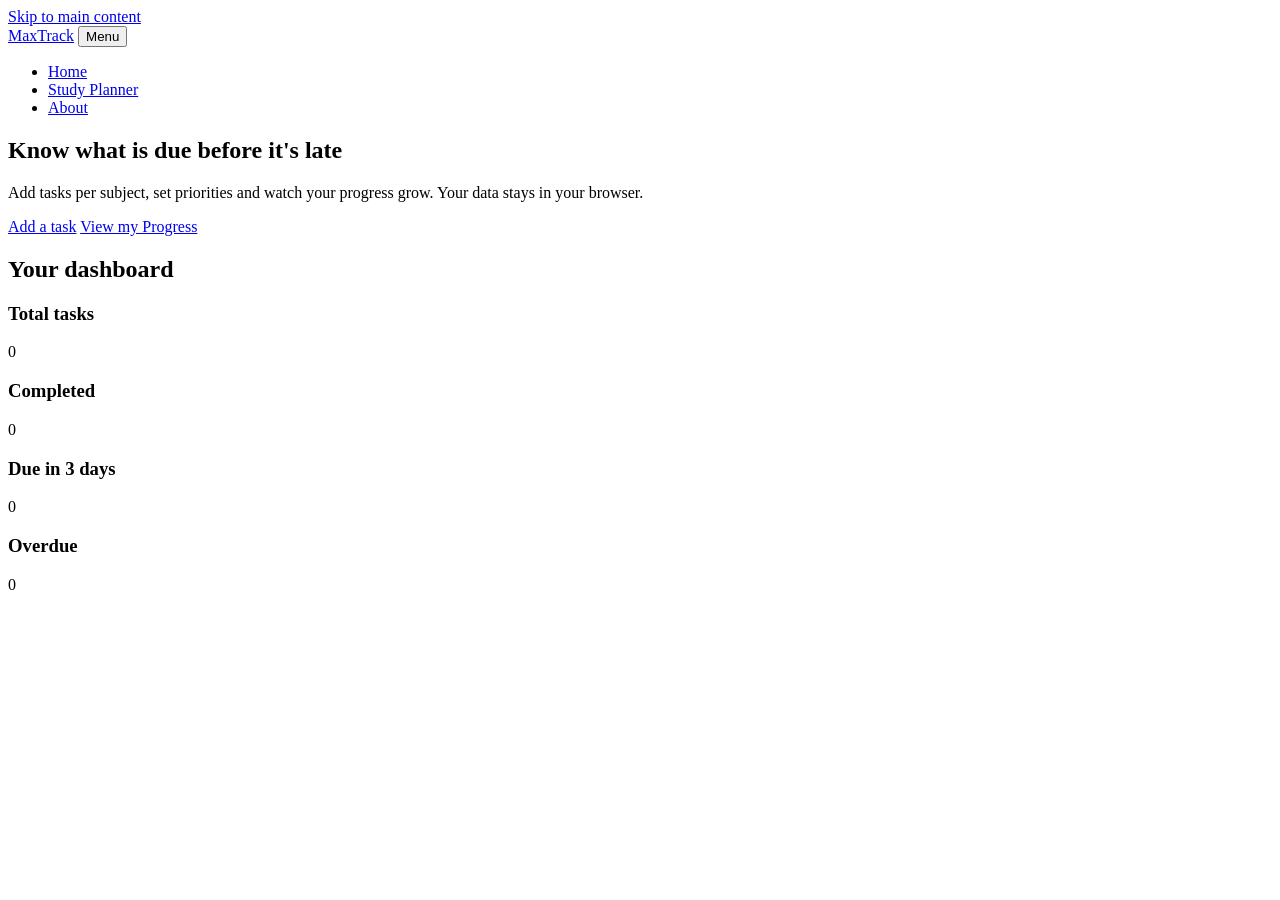
==== index.html @ 5d64904f "Initial commit" ====
<!DOCTYPE html>
<html lang="en">
    <head>
        <meta charset="UTF-8">
        <meta name="viewport" content="width=device-width, initial-scale=1">
        <meta name="description" content="MaxTrack helps students organise tasks by subject and priority, track deadlines and view progress charts.>
            MaxTrack | Home
        </title>

        <link rel="stylesheet" href="css/style.css">
    </head>
    <body>
        <a class="skip-link" href="#main">Skip to main content</a>

        <!-- Header Decor and Navigation -->
        <header class="site-header">
            <div class="container header-inner">
                <a class="logo" href="index.html">MaxTrack</a>

                <button class="nav-toggle" id="navToggle" aria-expanded="false" aria-controls="siteNav">
                    Menu
                </button>
                <nav id="siteNav" class="site-nav" aria-label="Main Navigation">
                    <ul>
                        <li><a href="index.html" aria-current="page">Home</a></li>
                        <li><a href="planner.html">Study Planner</a></li>
                        <li><a href="about.html">About</a></li>
                    </ul>
                </nav>
            </div>
        </header>
        
        <main id="main">

            <!-- Hero -->
            <section class="hero">
                <div class="container hero-inner">
                    <h1>Know what is due before it's late</h1>
                    <p>Add tasks per subject, set priorities and watch your progress grow. Your data stays in your browser.</p>
                    <div class="hero-actions">
                        <a class="btn btn-primary" href="planner.html">Add a task</a>
                        <a class="btn btn-secondary" href="#dashboard">View my Progress</a>
                    </div>
                </div>
            </section>

            <!-- Dashboard -->
            <section id="dashboard" class="container section" aria-labelledby="dashboardTitle">
                <h2 id="dashboardTitle">Your dashboard</h2>

                <div class="stats-grid">
                    <article class="stat-card">
                        <h3>Total tasks</h3>
                        <p class="stat-number" id="statTotal">0</p>
                    </article>
                    <article class="stat-card">
                        <h3>Completed</h3>
                        <p class="stat-number" id="statDone">0</p>
                    </article>
                    <article class="stat-card">
                        <h3>Due in 3 days</h3>
                        <p class="stat-number" id="statSoon">0</p>
                    </article>
                    <article class="stat-card">
                        <h3>Overdue</h3>
                        <p class="stat-number" id="statDue">0</p>
                    </article>
                </div>
            </section>

            
        </main>
    </body>
</html>
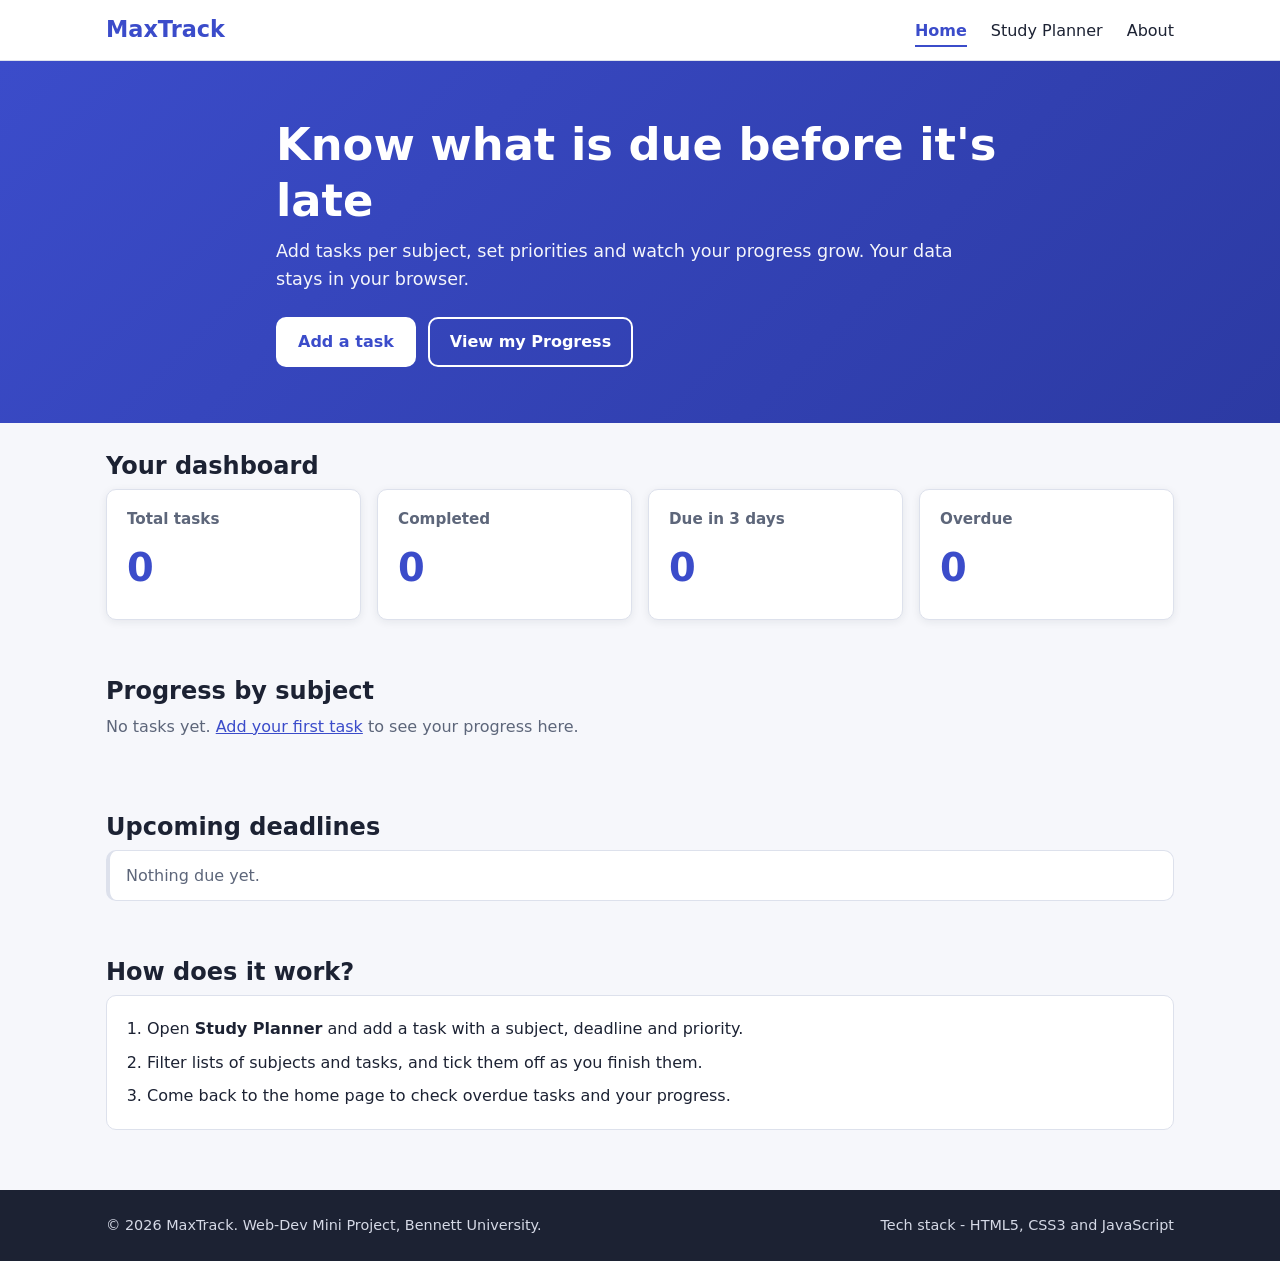
==== commit c9f1d131: "Updated website" ====
--- a/index.html
+++ b/index.html
@@ -3,10 +3,10 @@
     <head>
         <meta charset="UTF-8">
         <meta name="viewport" content="width=device-width, initial-scale=1">
-        <meta name="description" content="MaxTrack helps students organise tasks by subject and priority, track deadlines and view progress charts.>
+        <meta name="description" content="MaxTrack helps students organise tasks by subject and priority, track deadlines and view progress charts.">
+        <title>
             MaxTrack | Home
         </title>
-
         <link rel="stylesheet" href="css/style.css">
     </head>
     <body>
@@ -68,7 +68,45 @@
                 </div>
             </section>
 
-            
+            <!-- Progress Per Subject -->
+            <section class="container section" aria-labelledby="progressTitle">
+                <h2 id="progressTitle">Progress by subject</h2>
+                <div id="subjectProgress" class="progress-list">
+                    <p class="empty-message">No tasks yet. <a href="planner.html">Add your first task</a> to see your progress here.</p>
+                </div>
+            </section>
+
+            <!-- Upcoming Deadlines -->
+            <section class="container section" aria-labelledby="upcomingTitle">
+                <h2 id="upcomingTitle">Upcoming deadlines</h2>
+                <ul id="upcomingList" class="upcoming-list">
+                    <li class="empty-message">Nothing due yet.</li>
+                </ul>
+            </section>
+
+            <!-- How it works -->
+            <section class="container section" aria-labelledby="howTitle">
+                <h2 id="howTitle">How does it work?</h2>
+                <ol class="steps">
+                    <li>Open <strong>Study Planner</strong> and add a task with a subject, deadline and priority.</li>
+                    <li>Filter lists of subjects and tasks, and tick them off as you finish them.</li>
+                    <li>Come back to the home page to check overdue tasks and your progress.</li>
+                </ol>
+            </section>
+
         </main>
+
+        <!--Footer-->
+        <footer class="site-footer">
+            <div class="container footer-inner">
+                <p>&copy; 2026 MaxTrack. Web-Dev Mini Project, Bennett University.</p>
+                <p>Tech stack - HTML5, CSS3 and JavaScript</p>
+            </div>
+        </footer>
+
+        <script src="js/storage.js"></script>
+        <script src="js/nav.js"></script>
+        <script src="js/dashboard.js"></script>
+
     </body>
-</html>+</html>
--- a/css/style.css
+++ b/css/style.css
@@ -0,0 +1,610 @@
+/* ==========================================================
+   MaxTrack - style.css
+   Sections: 1 Variables | 2 Reset | 3 Layout | 4 Header/Nav
+   5 Hero + Buttons | 6 Dashboard | 7 Forms | 8 Task list
+   9 Cards (about) | 10 Footer | 11 Responsive
+   ========================================================== */
+
+/* ---------- 1. VARIABLES (change colours here only) ---------- */
+:root {
+  --bg: #f6f7fb;
+  --surface: #ffffff;
+  --text: #1c2233;
+  --muted: #5d667a;
+  --primary: #3b4cca;
+  --primary-dark: #2c3aa3;
+  --border: #dde1ec;
+  --danger: #c62828;
+  --warning: #b26a00;
+  --success: #2e7d32;
+  --radius: 10px;
+  --shadow: 0 2px 8px rgba(28, 34, 51, 0.08);
+}
+
+/* ---------- 2. RESET ---------- */
+*,
+*::before,
+*::after {
+  box-sizing: border-box;
+}
+
+body {
+  margin: 0;
+  font-family: "Segoe UI", system-ui, -apple-system, Arial, sans-serif;
+  line-height: 1.6;
+  color: var(--text);
+  background: var(--bg);
+}
+
+h1, h2, h3 {
+  line-height: 1.25;
+  margin: 0 0 0.5rem;
+}
+
+p { margin: 0 0 1rem; }
+
+a { color: var(--primary); }
+
+ul, ol { margin: 0; padding-left: 1.25rem; }
+
+img { max-width: 100%; height: auto; }
+
+/* Keyboard focus must always be visible */
+:focus-visible {
+  outline: 3px solid var(--primary);
+  outline-offset: 2px;
+}
+
+/* ---------- 3. LAYOUT HELPERS ---------- */
+.container {
+  max-width: 1100px;
+  margin: 0 auto;
+  padding: 0 1rem;
+}
+
+.section { padding-block: 1.75rem; }
+
+.page-intro { padding-top: 2.5rem; }
+
+.empty-message { color: var(--muted); }
+
+.note {
+  color: var(--muted);
+  font-size: 0.95rem;
+}
+
+/* Skip link: hidden until it receives keyboard focus */
+.skip-link {
+  position: absolute;
+  top: -100px;
+  left: 1rem;
+  background: var(--primary);
+  color: #fff;
+  padding: 0.5rem 1rem;
+  border-radius: 0 0 var(--radius) var(--radius);
+  z-index: 100;
+}
+.skip-link:focus { top: 0; }
+
+/* ---------- 4. HEADER + NAVIGATION ---------- */
+.site-header {
+  background: var(--surface);
+  border-bottom: 1px solid var(--border);
+  position: sticky;
+  top: 0;
+  z-index: 50;
+}
+
+.header-inner {
+  display: flex;
+  justify-content: space-between;
+  align-items: center;
+  padding-block: 0.75rem;
+}
+
+.logo {
+  font-size: 1.4rem;
+  font-weight: 800;
+  text-decoration: none;
+  color: var(--primary);
+}
+
+.site-nav ul {
+  display: flex;
+  gap: 1.5rem;
+  list-style: none;
+  margin: 0;
+  padding: 0;
+}
+
+.site-nav a {
+  text-decoration: none;
+  color: var(--text);
+  padding: 0.35rem 0;
+  border-bottom: 2px solid transparent;
+}
+
+.site-nav a:hover { color: var(--primary); }
+
+/* Highlights the current page (uses the aria-current attribute) */
+.site-nav a[aria-current="page"] {
+  font-weight: 700;
+  color: var(--primary);
+  border-bottom-color: var(--primary);
+}
+
+/* Menu button: hidden on desktop, shown on phones (see section 11) */
+.nav-toggle {
+  display: none;
+  background: var(--primary);
+  color: #fff;
+  border: 0;
+  border-radius: var(--radius);
+  padding: 0.5rem 1rem;
+  font: inherit;
+  cursor: pointer;
+}
+
+/* ---------- 5. HERO + BUTTONS ---------- */
+.hero {
+  background: linear-gradient(135deg, var(--primary), var(--primary-dark));
+  color: #fff;
+  padding-block: 3.5rem;
+}
+
+.hero-inner { max-width: 760px; }
+
+.hero h1 { font-size: clamp(1.8rem, 5vw, 2.8rem); }
+
+.hero p { font-size: 1.1rem; opacity: 0.95; }
+
+.hero-actions {
+  display: flex;
+  flex-wrap: wrap;
+  gap: 0.75rem;
+  margin-top: 1.5rem;
+}
+
+.btn {
+  display: inline-block;
+  padding: 0.65rem 1.25rem;
+  border-radius: var(--radius);
+  border: 2px solid transparent;
+  font: inherit;
+  font-weight: 600;
+  text-decoration: none;
+  cursor: pointer;
+  transition: background 0.2s, color 0.2s;
+}
+
+.btn-primary {
+  background: var(--primary);
+  color: #fff;
+}
+.btn-primary:hover { background: var(--primary-dark); }
+
+.btn-secondary {
+  background: transparent;
+  color: var(--primary);
+  border-color: var(--primary);
+}
+.btn-secondary:hover {
+  background: var(--primary);
+  color: #fff;
+}
+
+/* Buttons sitting on the blue hero need their own colours */
+.hero .btn-primary {
+  background: #fff;
+  color: var(--primary);
+}
+.hero .btn-primary:hover { background: #e8eaff; }
+
+.hero .btn-secondary {
+  color: #fff;
+  border-color: #fff;
+}
+.hero .btn-secondary:hover {
+  background: #fff;
+  color: var(--primary);
+}
+
+.btn[disabled],
+.btn:disabled { opacity: 0.5; cursor: not-allowed; }
+
+/* ---------- 6. DASHBOARD ---------- */
+.stats-grid {
+  display: grid;
+  grid-template-columns: repeat(auto-fit, minmax(190px, 1fr));
+  gap: 1rem;
+}
+
+.stat-card {
+  background: var(--surface);
+  border: 1px solid var(--border);
+  border-radius: var(--radius);
+  padding: 1.25rem;
+  box-shadow: var(--shadow);
+}
+
+.stat-card h3 {
+  font-size: 0.95rem;
+  color: var(--muted);
+  font-weight: 600;
+}
+
+.stat-number {
+  font-size: 2.4rem;
+  font-weight: 800;
+  margin: 0;
+  color: var(--primary);
+}
+
+/* Overdue card turns red when JS adds .has-overdue */
+.stat-card.has-overdue .stat-number { color: var(--danger); }
+
+/* Progress bars (JS creates .progress-row elements) */
+.progress-list {
+  display: flex;
+  flex-direction: column;
+  gap: 1rem;
+}
+
+.progress-row {
+  background: var(--surface);
+  border: 1px solid var(--border);
+  border-radius: var(--radius);
+  padding: 1rem;
+}
+
+.progress-head {
+  display: flex;
+  justify-content: space-between;
+  margin-bottom: 0.5rem;
+  font-weight: 600;
+}
+
+.progress-track {
+  height: 12px;
+  background: var(--border);
+  border-radius: 999px;
+  overflow: hidden;
+}
+
+.progress-fill {
+  height: 100%;
+  width: 0;
+  background: var(--success);
+  border-radius: 999px;
+  transition: width 0.4s ease;
+}
+
+/* Upcoming deadlines */
+.upcoming-list {
+  list-style: none;
+  padding: 0;
+  display: flex;
+  flex-direction: column;
+  gap: 0.6rem;
+}
+
+.upcoming-list li {
+  background: var(--surface);
+  border: 1px solid var(--border);
+  border-left: 4px solid var(--primary);
+  border-radius: var(--radius);
+  padding: 0.75rem 1rem;
+}
+
+.upcoming-list li.empty-message { border-left-color: var(--border); }
+
+/* How it works */
+.steps {
+  background: var(--surface);
+  border: 1px solid var(--border);
+  border-radius: var(--radius);
+  padding: 1.25rem 1.25rem 1.25rem 2.5rem;
+}
+.steps li + li { margin-top: 0.5rem; }
+
+/* ---------- 7. FORMS ---------- */
+.task-form,
+.filter-form {
+  background: var(--surface);
+  border: 1px solid var(--border);
+  border-radius: var(--radius);
+  padding: 1.25rem;
+  box-shadow: var(--shadow);
+}
+
+.task-form { max-width: 640px; }
+
+.form-group { margin-bottom: 1rem; }
+
+label,
+legend {
+  display: block;
+  font-weight: 600;
+  margin-bottom: 0.3rem;
+}
+
+input[type="text"],
+input[type="email"],
+input[type="date"],
+input[type="search"],
+select,
+textarea {
+  width: 100%;
+  padding: 0.6rem 0.75rem;
+  font: inherit;
+  color: var(--text);
+  background: #fff;
+  border: 1px solid var(--border);
+  border-radius: 8px;
+}
+
+textarea { resize: vertical; }
+
+input:focus,
+select:focus,
+textarea:focus { border-color: var(--primary); }
+
+fieldset {
+  border: 1px solid var(--border);
+  border-radius: 8px;
+  padding: 0.75rem 1rem;
+  margin: 0 0 1rem;
+}
+
+.radio-row {
+  display: flex;
+  flex-wrap: wrap;
+  gap: 1.25rem;
+}
+
+.radio-row label {
+  display: flex;
+  align-items: center;
+  gap: 0.4rem;
+  font-weight: 400;
+  margin: 0;
+}
+
+/* Validation messages (written by validate.js) */
+.error {
+  display: block;
+  min-height: 1.2em;
+  margin-top: 0.25rem;
+  font-size: 0.875rem;
+  color: var(--danger);
+}
+
+/* JS adds .invalid to a bad field and .valid to a good one */
+input.invalid,
+select.invalid,
+textarea.invalid { border-color: var(--danger); }
+
+input.valid,
+select.valid,
+textarea.valid { border-color: var(--success); }
+
+.form-actions {
+  display: flex;
+  flex-wrap: wrap;
+  gap: 0.75rem;
+}
+
+.success-message {
+  margin: 1rem 0 0;
+  padding: 0.75rem 1rem;
+  color: var(--success);
+  background: #e8f5e9;
+  border-radius: 8px;
+}
+
+/* Filter bar: fields sit side by side and wrap on small screens */
+.filter-form {
+  display: flex;
+  flex-wrap: wrap;
+  gap: 1rem;
+  align-items: flex-end;
+}
+
+.filter-form .form-group {
+  flex: 1 1 180px;
+  margin-bottom: 0;
+}
+
+/* ---------- 8. TASK LIST (items are created by planner.js) ---------- */
+.task-count {
+  color: var(--muted);
+  margin-bottom: 0.75rem;
+}
+
+.task-list {
+  list-style: none;
+  padding: 0;
+  display: flex;
+  flex-direction: column;
+  gap: 0.75rem;
+}
+
+.task-item {
+  display: flex;
+  justify-content: space-between;
+  align-items: flex-start;
+  gap: 1rem;
+  background: var(--surface);
+  border: 1px solid var(--border);
+  border-left: 5px solid var(--border);
+  border-radius: var(--radius);
+  padding: 1rem;
+  box-shadow: var(--shadow);
+}
+
+.task-item.priority-high   { border-left-color: var(--danger); }
+.task-item.priority-medium { border-left-color: var(--warning); }
+.task-item.priority-low    { border-left-color: var(--success); }
+
+.task-item.done .task-title {
+  text-decoration: line-through;
+  color: var(--muted);
+}
+
+.task-item.overdue { background: #fff5f5; }
+
+.task-main { flex: 1; min-width: 0; }
+
+.task-title {
+  font-size: 1.05rem;
+  font-weight: 700;
+  margin-bottom: 0.25rem;
+  overflow-wrap: anywhere;
+}
+
+.task-meta {
+  display: flex;
+  flex-wrap: wrap;
+  gap: 0.5rem 1rem;
+  font-size: 0.9rem;
+  color: var(--muted);
+}
+
+.badge {
+  display: inline-block;
+  padding: 0.1rem 0.6rem;
+  border-radius: 999px;
+  font-size: 0.8rem;
+  font-weight: 700;
+  background: var(--border);
+  color: var(--text);
+}
+.badge-high    { background: #fde8e8; color: var(--danger); }
+.badge-medium  { background: #fff3e0; color: var(--warning); }
+.badge-low     { background: #e8f5e9; color: var(--success); }
+.badge-overdue { background: var(--danger); color: #fff; }
+
+.task-notes {
+  margin: 0.5rem 0 0;
+  font-size: 0.95rem;
+  overflow-wrap: anywhere;
+}
+
+.task-actions {
+  display: flex;
+  flex-wrap: wrap;
+  gap: 0.5rem;
+}
+
+.task-actions button {
+  padding: 0.35rem 0.75rem;
+  font: inherit;
+  font-size: 0.875rem;
+  background: var(--surface);
+  color: var(--primary);
+  border: 1px solid var(--primary);
+  border-radius: 8px;
+  cursor: pointer;
+}
+.task-actions button:hover { background: var(--primary); color: #fff; }
+
+.task-actions .delete-btn {
+  color: var(--danger);
+  border-color: var(--danger);
+}
+.task-actions .delete-btn:hover { background: var(--danger); color: #fff; }
+
+/* ---------- 9. ABOUT PAGE CARDS ---------- */
+.feature-grid,
+.team-grid {
+  display: grid;
+  grid-template-columns: repeat(auto-fit, minmax(220px, 1fr));
+  gap: 1rem;
+}
+
+.feature-card,
+.team-card {
+  background: var(--surface);
+  border: 1px solid var(--border);
+  border-radius: var(--radius);
+  padding: 1.25rem;
+  box-shadow: var(--shadow);
+}
+
+.feature-card h3,
+.team-card h3 { color: var(--primary); }
+
+.team-role {
+  color: var(--muted);
+  font-size: 0.9rem;
+  font-weight: 600;
+}
+
+.tech-list { margin-bottom: 1rem; }
+.tech-list li + li { margin-top: 0.35rem; }
+
+/* ---------- 10. FOOTER ---------- */
+.site-footer {
+  margin-top: 2rem;
+  background: var(--text);
+  color: #d5d9e6;
+  padding-block: 1.5rem;
+  font-size: 0.9rem;
+}
+
+.footer-inner {
+  display: flex;
+  justify-content: space-between;
+  flex-wrap: wrap;
+  gap: 0.5rem 1rem;
+}
+
+.footer-inner p { margin: 0; }
+
+/* ---------- 11. RESPONSIVE ---------- */
+
+/* Tablets and phones */
+@media (max-width: 700px) {
+  .header-inner { flex-wrap: wrap; }
+
+  .nav-toggle { display: block; }
+
+  /* Menu is hidden until nav.js adds the .open class */
+  .site-nav {
+    display: none;
+    width: 100%;
+    margin-top: 0.75rem;
+  }
+  .site-nav.open { display: block; }
+
+  .site-nav ul {
+    flex-direction: column;
+    gap: 0;
+  }
+
+  .site-nav li a {
+    display: block;
+    padding: 0.75rem 0;
+    border-bottom: 1px solid var(--border);
+  }
+
+  .hero { padding-block: 2.5rem; }
+
+  .task-item { flex-direction: column; }
+
+  .footer-inner { flex-direction: column; }
+}
+
+/* Very small phones */
+@media (max-width: 400px) {
+  .stat-number { font-size: 2rem; }
+  .btn { width: 100%; text-align: center; }
+}
+
+/* Respect users who prefer less motion */
+@media (prefers-reduced-motion: reduce) {
+  * {
+    transition: none !important;
+    animation: none !important;
+  }
+}
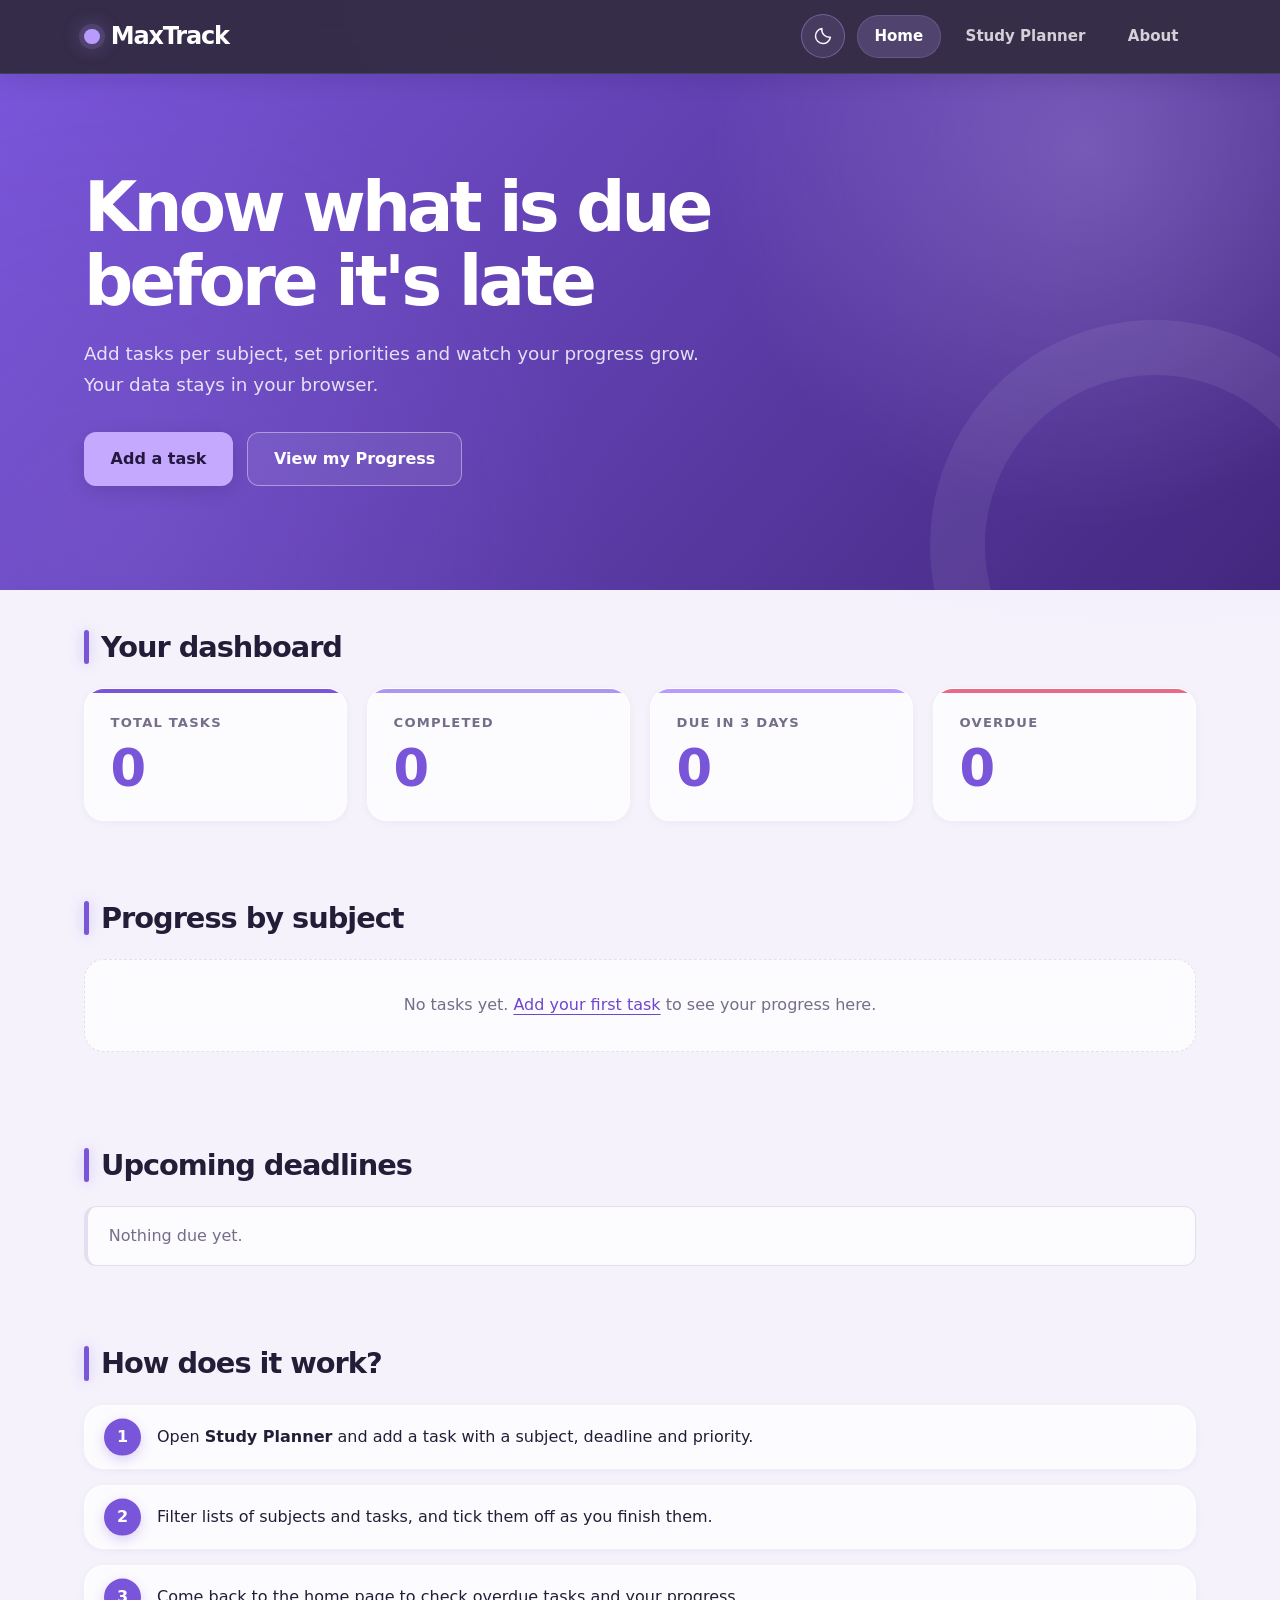
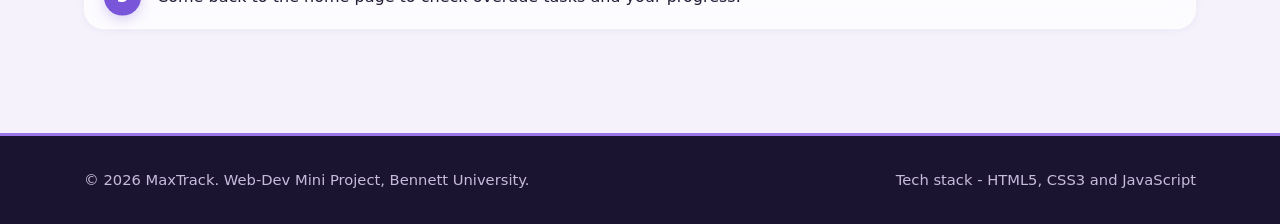
==== commit 7f31c75d: "Updated webpage layout, added light/dark theme switcher, added audio for focus" ====
--- a/index.html
+++ b/index.html
@@ -7,16 +7,25 @@
         <title>
             MaxTrack | Home
         </title>
+        <script src="js/theme.js"></script>
         <link rel="stylesheet" href="css/style.css">
     </head>
     <body>
         <a class="skip-link" href="#main">Skip to main content</a>
 
-        <!-- Header Decor and Navigation -->
         <header class="site-header">
             <div class="container header-inner">
                 <a class="logo" href="index.html">MaxTrack</a>
 
+                <button class="theme-toggle" id="themeToggle" type="button" aria-label="Switch theme" hidden>
+                    <svg class="theme-moon" width="20" height="20" viewBox="0 0 24 24" fill="none" stroke="currentColor" stroke-width="1.8" stroke-linecap="round" stroke-linejoin="round" aria-hidden="true" focusable="false">
+                        <path d="M20.9 13.35A9 9 0 0 1 10.65 3.1 9 9 0 1 0 20.9 13.35Z"/>
+                    </svg>
+                    <svg class="theme-sun" width="20" height="20" viewBox="0 0 24 24" fill="none" stroke="currentColor" stroke-width="1.8" stroke-linecap="round" aria-hidden="true" focusable="false">
+                        <circle cx="12" cy="12" r="4"/>
+                        <path d="M12 2v2m0 16v2M2 12h2m16 0h2M4.93 4.93l1.42 1.42m11.3 11.3 1.42 1.42m0-14.14-1.42 1.42m-11.3 11.3-1.42 1.42"/>
+                    </svg>
+                </button>
                 <button class="nav-toggle" id="navToggle" aria-expanded="false" aria-controls="siteNav">
                     Menu
                 </button>
@@ -32,7 +41,6 @@
         
         <main id="main">
 
-            <!-- Hero -->
             <section class="hero">
                 <div class="container hero-inner">
                     <h1>Know what is due before it's late</h1>
@@ -44,7 +52,6 @@
                 </div>
             </section>
 
-            <!-- Dashboard -->
             <section id="dashboard" class="container section" aria-labelledby="dashboardTitle">
                 <h2 id="dashboardTitle">Your dashboard</h2>
 
@@ -68,7 +75,6 @@
                 </div>
             </section>
 
-            <!-- Progress Per Subject -->
             <section class="container section" aria-labelledby="progressTitle">
                 <h2 id="progressTitle">Progress by subject</h2>
                 <div id="subjectProgress" class="progress-list">
@@ -76,7 +82,6 @@
                 </div>
             </section>
 
-            <!-- Upcoming Deadlines -->
             <section class="container section" aria-labelledby="upcomingTitle">
                 <h2 id="upcomingTitle">Upcoming deadlines</h2>
                 <ul id="upcomingList" class="upcoming-list">
@@ -84,7 +89,6 @@
                 </ul>
             </section>
 
-            <!-- How it works -->
             <section class="container section" aria-labelledby="howTitle">
                 <h2 id="howTitle">How does it work?</h2>
                 <ol class="steps">
@@ -96,7 +100,6 @@
 
         </main>
 
-        <!--Footer-->
         <footer class="site-footer">
             <div class="container footer-inner">
                 <p>&copy; 2026 MaxTrack. Web-Dev Mini Project, Bennett University.</p>
--- a/css/style.css
+++ b/css/style.css
@@ -1,249 +1,662 @@
-/* ==========================================================
-   MaxTrack - style.css
-   Sections: 1 Variables | 2 Reset | 3 Layout | 4 Header/Nav
-   5 Hero + Buttons | 6 Dashboard | 7 Forms | 8 Task list
-   9 Cards (about) | 10 Footer | 11 Responsive
-   ========================================================== */
-
-/* ---------- 1. VARIABLES (change colours here only) ---------- */
 :root {
-  --bg: #f6f7fb;
-  --surface: #ffffff;
-  --text: #1c2233;
-  --muted: #5d667a;
-  --primary: #3b4cca;
-  --primary-dark: #2c3aa3;
-  --border: #dde1ec;
-  --danger: #c62828;
-  --warning: #b26a00;
-  --success: #2e7d32;
-  --radius: 10px;
-  --shadow: 0 2px 8px rgba(28, 34, 51, 0.08);
-}
-
-/* ---------- 2. RESET ---------- */
+  color-scheme: light;
+  --ink: #21183B;
+  --ink-line: rgba(91, 69, 145, 0.22);
+  --teal: #7955D9;
+  --on-accent: #FFFFFF;
+  --on-danger: #FFFFFF;
+  --teal-dark: #5935B5;
+  --teal-mid: #AD96F1;
+  --amber: #B99AFF;
+  --amber-dark: #A17BEF;
+  --coral: #E66B88;
+  --bg: #F5F2FC;
+  --surface: rgba(255, 255, 255, 0.68);
+  --surface-solid: #FFFFFF;
+  --surface-hover: rgba(255, 255, 255, 0.88);
+  --text: #241D38;
+  --muted: #766D89;
+  --border: rgba(105, 79, 160, 0.16);
+  --link: #7046CE;
+  --on-ink: #F7F3FF;
+  --on-ink-muted: #C7BBDD;
+  --danger: #B92C47;
+  --warning: #86530B;
+  --success: #196C47;
+  --glass-blur: 18px;
+  --radius: 20px;
+  --radius-sm: 12px;
+  --shadow-sm:
+    0 2px 8px rgba(54, 35, 95, 0.045);
+  --shadow:
+    0 8px 28px rgba(54, 35, 95, 0.075);
+  --shadow-lg:
+    0 16px 45px rgba(54, 35, 95, 0.13);
+  --glass-border:
+    1px solid rgba(255, 255, 255, 0.75);
+  --gradient:
+    linear-gradient(135deg, #7955D9, #5935B5);
+  --ambient:
+    radial-gradient(
+      ellipse at 10% 10%,
+      rgba(173, 150, 241, 0.18),
+      transparent 40%
+    ),
+    radial-gradient(
+      ellipse at 90% 35%,
+      rgba(185, 154, 255, 0.15),
+      transparent 40%
+    );
+}
+
+@media (prefers-color-scheme: dark) {
+  :root:not([data-theme="light"]) {
+    color-scheme: dark;
+    --ink: #110D1E;
+    --ink-line: rgba(185, 154, 255, 0.16);
+    --teal: #A78BFA;
+    --on-accent: #21183B;
+    --on-danger: #211019;
+    --teal-dark: #8056DC;
+    --teal-mid: #C3AEFF;
+    --amber: #C2A6FF;
+    --amber-dark: #A88AF0;
+    --coral: #F17D96;
+    --bg: #100D19;
+    --surface: rgba(35, 27, 53, 0.68);
+    --surface-solid: #241C35;
+    --surface-hover: rgba(51, 39, 76, 0.88);
+    --text: #F0EAFB;
+    --muted: #B2A6C8;
+    --border: rgba(192, 169, 255, 0.15);
+    --link: #C0A5FF;
+    --on-ink: #F6F1FF;
+    --on-ink-muted: #B8AACD;
+    --danger: #FF8298;
+    --warning: #E8B45C;
+    --success: #70D6A2;
+    --glass-border:
+      1px solid rgba(255, 255, 255, 0.09);
+    --shadow-sm:
+      0 2px 10px rgba(0, 0, 0, 0.14);
+    --shadow:
+      0 8px 28px rgba(0, 0, 0, 0.22);
+    --shadow-lg:
+      0 16px 45px rgba(0, 0, 0, 0.32);
+    --ambient:
+      radial-gradient(
+        ellipse at 10% 10%,
+        rgba(123, 78, 203, 0.15),
+        transparent 40%
+      ),
+      radial-gradient(
+        ellipse at 90% 35%,
+        rgba(87, 57, 155, 0.13),
+        transparent 40%
+      );
+  }
+}
+
+:root[data-theme="light"] {
+  color-scheme: light;
+}
+
+:root[data-theme="dark"] {
+  color-scheme: dark;
+  --ink: #110D1E;
+  --ink-line: rgba(185, 154, 255, 0.16);
+  --teal: #A78BFA;
+  --on-accent: #21183B;
+  --on-danger: #211019;
+  --teal-dark: #8056DC;
+  --teal-mid: #C3AEFF;
+  --amber: #C2A6FF;
+  --amber-dark: #A88AF0;
+  --coral: #F17D96;
+  --bg: #100D19;
+  --surface: rgba(35, 27, 53, 0.68);
+  --surface-solid: #241C35;
+  --surface-hover: rgba(51, 39, 76, 0.88);
+  --text: #F0EAFB;
+  --muted: #B2A6C8;
+  --border: rgba(192, 169, 255, 0.15);
+  --link: #C0A5FF;
+  --on-ink: #F6F1FF;
+  --on-ink-muted: #B8AACD;
+  --danger: #FF8298;
+  --warning: #E8B45C;
+  --success: #70D6A2;
+  --glass-border:
+    1px solid rgba(255, 255, 255, 0.09);
+  --shadow-sm: 0 2px 10px rgba(0, 0, 0, 0.14);
+  --shadow: 0 8px 28px rgba(0, 0, 0, 0.22);
+  --shadow-lg: 0 16px 45px rgba(0, 0, 0, 0.32);
+  --ambient:
+    radial-gradient(
+      ellipse at 10% 10%,
+      rgba(123, 78, 203, 0.15),
+      transparent 40%
+    ),
+    radial-gradient(
+      ellipse at 90% 35%,
+      rgba(87, 57, 155, 0.13),
+      transparent 40%
+    );
+}
+
 *,
 *::before,
 *::after {
   box-sizing: border-box;
 }
 
+html {
+  scroll-behavior: smooth;
+  scroll-padding-top: 6rem;
+}
+
 body {
   margin: 0;
-  font-family: "Segoe UI", system-ui, -apple-system, Arial, sans-serif;
-  line-height: 1.6;
+  min-height: 100vh;
+  font-family:
+    "Inter",
+    "Segoe UI",
+    system-ui,
+    -apple-system,
+    Roboto,
+    Arial,
+    sans-serif;
+  line-height: 1.65;
   color: var(--text);
-  background: var(--bg);
-}
-
-h1, h2, h3 {
-  line-height: 1.25;
-  margin: 0 0 0.5rem;
-}
-
-p { margin: 0 0 1rem; }
-
-a { color: var(--primary); }
-
-ul, ol { margin: 0; padding-left: 1.25rem; }
-
-img { max-width: 100%; height: auto; }
-
-/* Keyboard focus must always be visible */
+  background-color: var(--bg);
+  background-image: var(--ambient);
+  background-attachment: fixed;
+  transition:
+    background-color 0.3s ease,
+    color 0.3s ease;
+}
+
+/* Keep hidden form messages and controls out of the layout. */
+[hidden] {
+  display: none !important;
+}
+
+h1,
+h2,
+h3 {
+  line-height: 1.2;
+  margin: 0 0 0.65rem;
+  letter-spacing: -0.035em;
+}
+
+p {
+  margin: 0 0 1rem;
+}
+
+a {
+  color: var(--link);
+  text-underline-offset: 4px;
+}
+
+ul,
+ol {
+  margin: 0;
+  padding-left: 1.25rem;
+}
+
+img {
+  max-width: 100%;
+  height: auto;
+}
+
+::selection {
+  background: var(--teal);
+  color: var(--on-accent);
+}
+
 :focus-visible {
-  outline: 3px solid var(--primary);
-  outline-offset: 2px;
-}
-
-/* ---------- 3. LAYOUT HELPERS ---------- */
+  outline: 3px solid var(--link);
+  outline-offset: 4px;
+}
+
 .container {
-  max-width: 1100px;
+  width: 100%;
+  max-width: 1160px;
   margin: 0 auto;
-  padding: 0 1rem;
-}
-
-.section { padding-block: 1.75rem; }
-
-.page-intro { padding-top: 2.5rem; }
-
-.empty-message { color: var(--muted); }
+  padding: 0 1.5rem;
+}
+
+.section {
+  padding-block: 2.5rem;
+}
+
+main h2 {
+  display: flex;
+  align-items: center;
+  gap: 0.75rem;
+  font-size: clamp(1.4rem, 3vw, 1.8rem);
+  font-weight: 750;
+  margin-bottom: 1.5rem;
+}
+
+main h2::before {
+  content: "";
+  flex: 0 0 auto;
+  width: 5px;
+  height: 1.2em;
+  border-radius: 99px;
+  background: var(--teal);
+  box-shadow: 0 0 14px rgba(121, 85, 217, 0.35);
+}
+
+.empty-message {
+  color: var(--muted);
+}
+
+.progress-list .empty-message,
+#emptyMessage {
+  padding: 2rem;
+  text-align: center;
+  background: var(--surface);
+  backdrop-filter: blur(var(--glass-blur));
+  -webkit-backdrop-filter: blur(var(--glass-blur));
+  border: 1px dashed var(--border);
+  border-radius: var(--radius);
+}
 
 .note {
   color: var(--muted);
   font-size: 0.95rem;
-}
-
-/* Skip link: hidden until it receives keyboard focus */
+  padding: 0.85rem 1rem;
+  border-left: 3px solid var(--teal);
+  background: rgba(121, 85, 217, 0.055);
+  border-radius: 0 var(--radius-sm) var(--radius-sm) 0;
+}
+
+.page-intro {
+  position: relative;
+  isolation: isolate;
+  overflow: hidden;
+  width: min(1160px, calc(100% - 3rem));
+  margin: 2rem auto 0;
+  padding: 3rem 2.5rem;
+  border-radius: 26px;
+  color: #fff;
+  background:
+    radial-gradient(
+      circle at 90% 10%,
+      rgba(255, 255, 255, 0.2),
+      transparent 35%
+    ),
+    linear-gradient(125deg, #7955D9, #40277E);
+  border: 1px solid rgba(255, 255, 255, 0.2);
+  box-shadow: 0 18px 50px rgba(77, 44, 145, 0.2);
+}
+
+.page-intro::after {
+  content: "";
+  position: absolute;
+  z-index: -1;
+  width: 280px;
+  height: 280px;
+  right: -80px;
+  bottom: -160px;
+  border-radius: 50%;
+  border: 35px solid rgba(255, 255, 255, 0.09);
+}
+
+.page-intro h1 {
+  font-size: clamp(2rem, 4vw, 3rem);
+  font-weight: 800;
+  margin-bottom: 0.65rem;
+}
+
+.page-intro p {
+  margin: 0;
+  max-width: 60ch;
+  color: rgba(255, 255, 255, 0.85);
+}
+
 .skip-link {
   position: absolute;
   top: -100px;
   left: 1rem;
-  background: var(--primary);
-  color: #fff;
-  padding: 0.5rem 1rem;
-  border-radius: 0 0 var(--radius) var(--radius);
   z-index: 100;
-}
-.skip-link:focus { top: 0; }
-
-/* ---------- 4. HEADER + NAVIGATION ---------- */
+  background: var(--teal);
+  color: var(--on-accent);
+  padding: 0.65rem 1.2rem;
+  border-radius: 0 0 var(--radius-sm) var(--radius-sm);
+  font-weight: 700;
+}
+
+.skip-link:focus {
+  top: 0;
+}
+
+.site-header :focus-visible,
+.site-footer :focus-visible {
+  outline-color: var(--amber);
+}
+
 .site-header {
-  background: var(--surface);
-  border-bottom: 1px solid var(--border);
   position: sticky;
   top: 0;
   z-index: 50;
+  background: rgba(28, 19, 48, 0.88);
+  border-bottom: 1px solid rgba(255, 255, 255, 0.09);
+  backdrop-filter: blur(20px);
+  -webkit-backdrop-filter: blur(20px);
+  box-shadow: 0 5px 25px rgba(20, 10, 40, 0.12);
 }
 
 .header-inner {
   display: flex;
   justify-content: space-between;
   align-items: center;
-  padding-block: 0.75rem;
+  gap: 0.75rem;
+  padding-block: 0.9rem;
 }
 
 .logo {
-  font-size: 1.4rem;
-  font-weight: 800;
+  display: inline-flex;
+  align-items: center;
+  gap: 0.7rem;
+  font-size: 1.5rem;
+  font-weight: 850;
+  letter-spacing: -0.05em;
   text-decoration: none;
-  color: var(--primary);
+  color: #fff;
+  margin-right: auto;
+}
+
+.logo::before {
+  content: "";
+  width: 0.65em;
+  height: 0.65em;
+  border-radius: 50%;
+  background: #B99AFF;
+  box-shadow:
+    0 0 0 5px rgba(185, 154, 255, 0.13),
+    0 0 20px rgba(185, 154, 255, 0.55);
 }
 
 .site-nav ul {
   display: flex;
-  gap: 1.5rem;
+  align-items: center;
+  gap: 0.45rem;
   list-style: none;
   margin: 0;
   padding: 0;
 }
 
 .site-nav a {
+  display: inline-block;
+  padding: 0.55rem 1.1rem;
+  border-radius: 999px;
   text-decoration: none;
-  color: var(--text);
-  padding: 0.35rem 0;
-  border-bottom: 2px solid transparent;
-}
-
-.site-nav a:hover { color: var(--primary); }
-
-/* Highlights the current page (uses the aria-current attribute) */
+  color: rgba(255, 255, 255, 0.78);
+  font-size: 0.94rem;
+  font-weight: 550;
+  transition:
+    background 0.2s ease,
+    color 0.2s ease,
+    transform 0.2s ease;
+}
+
+.site-nav a:hover {
+  color: #fff;
+  background: rgba(255, 255, 255, 0.1);
+}
+
 .site-nav a[aria-current="page"] {
-  font-weight: 700;
-  color: var(--primary);
-  border-bottom-color: var(--primary);
-}
-
-/* Menu button: hidden on desktop, shown on phones (see section 11) */
+  color: #fff;
+  font-weight: 750;
+  background: rgba(185, 154, 255, 0.2);
+  box-shadow: inset 0 0 0 1px rgba(185, 154, 255, 0.2);
+}
+
+.theme-toggle {
+  display: inline-grid;
+  place-items: center;
+  flex: 0 0 44px;
+  width: 44px;
+  height: 44px;
+  padding: 0;
+  color: #F7F3FF;
+  background: rgba(185, 154, 255, 0.12);
+  border: 1px solid rgba(185, 154, 255, 0.4);
+  border-radius: 50%;
+  cursor: pointer;
+  transition: background 0.2s ease, color 0.2s ease;
+}
+
+.theme-toggle:hover {
+  background: rgba(185, 154, 255, 0.28);
+}
+
+.theme-sun,
+:root[data-theme="dark"] .theme-moon {
+  display: none;
+}
+
+:root[data-theme="dark"] .theme-sun {
+  display: block;
+}
+
+.hero :focus-visible,
+.page-intro :focus-visible {
+  outline-color: #fff;
+}
+
 .nav-toggle {
   display: none;
-  background: var(--primary);
+  background: #B99AFF;
+  color: #21183B;
+  border: 0;
+  border-radius: 999px;
+  padding: 0.55rem 1.2rem;
+  font: inherit;
+  font-weight: 750;
+  cursor: pointer;
+}
+
+.hero {
+  position: relative;
+  isolation: isolate;
+  overflow: hidden;
   color: #fff;
-  border: 0;
-  border-radius: var(--radius);
-  padding: 0.5rem 1rem;
-  font: inherit;
-  cursor: pointer;
-}
-
-/* ---------- 5. HERO + BUTTONS ---------- */
-.hero {
-  background: linear-gradient(135deg, var(--primary), var(--primary-dark));
-  color: #fff;
-  padding-block: 3.5rem;
-}
-
-.hero-inner { max-width: 760px; }
-
-.hero h1 { font-size: clamp(1.8rem, 5vw, 2.8rem); }
-
-.hero p { font-size: 1.1rem; opacity: 0.95; }
+  padding-block: 6rem 6.5rem;
+  background:
+    radial-gradient(
+      circle at 85% 15%,
+      rgba(207, 180, 255, 0.28),
+      transparent 32%
+    ),
+    radial-gradient(
+      circle at 10% 90%,
+      rgba(139, 104, 225, 0.25),
+      transparent 38%
+    ),
+    linear-gradient(130deg, #7955D9, #43277E);
+}
+
+.hero::after {
+  content: "";
+  position: absolute;
+  z-index: -1;
+  right: -100px;
+  bottom: -180px;
+  width: 450px;
+  height: 450px;
+  border-radius: 50%;
+  border: 55px solid rgba(255, 255, 255, 0.07);
+  pointer-events: none;
+}
+
+.hero-inner {
+  position: relative;
+  z-index: 1;
+}
+
+.hero h1 {
+  max-width: 17ch;
+  font-size: clamp(2.5rem, 6vw, 4.3rem);
+  font-weight: 850;
+  letter-spacing: -0.055em;
+  line-height: 1.08;
+  margin-bottom: 1.3rem;
+}
+
+.hero p {
+  max-width: 56ch;
+  font-size: 1.15rem;
+  color: rgba(255, 255, 255, 0.83);
+}
 
 .hero-actions {
   display: flex;
   flex-wrap: wrap;
-  gap: 0.75rem;
-  margin-top: 1.5rem;
+  gap: 0.9rem;
+  margin-top: 2rem;
 }
 
 .btn {
   display: inline-block;
-  padding: 0.65rem 1.25rem;
-  border-radius: var(--radius);
-  border: 2px solid transparent;
+  padding: 0.8rem 1.6rem;
+  border-radius: 12px;
+  border: 1px solid transparent;
   font: inherit;
-  font-weight: 600;
+  font-weight: 750;
   text-decoration: none;
   cursor: pointer;
-  transition: background 0.2s, color 0.2s;
+  transition:
+    transform 0.2s ease,
+    background 0.2s ease,
+    color 0.2s ease,
+    box-shadow 0.2s ease;
+}
+
+.btn:hover {
+  transform: translateY(-3px);
+  box-shadow: var(--shadow);
+}
+
+.btn:active {
+  transform: translateY(0);
 }
 
 .btn-primary {
-  background: var(--primary);
-  color: #fff;
-}
-.btn-primary:hover { background: var(--primary-dark); }
+  background: #C4A9FF;
+  color: #25183F;
+  box-shadow: 0 5px 20px rgba(0, 0, 0, 0.12);
+}
+
+.btn-primary:hover {
+  background: #D4C1FF;
+}
 
 .btn-secondary {
-  background: transparent;
-  color: var(--primary);
-  border-color: var(--primary);
-}
+  background: var(--surface);
+  color: var(--link);
+  border-color: var(--border);
+}
+
 .btn-secondary:hover {
-  background: var(--primary);
-  color: #fff;
-}
-
-/* Buttons sitting on the blue hero need their own colours */
-.hero .btn-primary {
-  background: #fff;
-  color: var(--primary);
-}
-.hero .btn-primary:hover { background: #e8eaff; }
+  background: var(--surface-hover);
+}
 
 .hero .btn-secondary {
   color: #fff;
-  border-color: #fff;
-}
+  background: rgba(255, 255, 255, 0.08);
+  border-color: rgba(255, 255, 255, 0.4);
+  backdrop-filter: blur(10px);
+  -webkit-backdrop-filter: blur(10px);
+}
+
 .hero .btn-secondary:hover {
+  color: #25183F;
   background: #fff;
-  color: var(--primary);
 }
 
 .btn[disabled],
-.btn:disabled { opacity: 0.5; cursor: not-allowed; }
-
-/* ---------- 6. DASHBOARD ---------- */
+.btn:disabled {
+  opacity: 0.5;
+  cursor: not-allowed;
+  transform: none;
+}
+
 .stats-grid {
   display: grid;
-  grid-template-columns: repeat(auto-fit, minmax(190px, 1fr));
-  gap: 1rem;
+  grid-template-columns:
+    repeat(auto-fit, minmax(210px, 1fr));
+  gap: 1.25rem;
 }
 
 .stat-card {
+  position: relative;
+  overflow: hidden;
   background: var(--surface);
-  border: 1px solid var(--border);
+  border: var(--glass-border);
   border-radius: var(--radius);
-  padding: 1.25rem;
-  box-shadow: var(--shadow);
+  padding: 1.6rem;
+  backdrop-filter: blur(var(--glass-blur));
+  -webkit-backdrop-filter: blur(var(--glass-blur));
+  box-shadow: var(--shadow-sm);
+  transition:
+    transform 0.25s ease,
+    box-shadow 0.25s ease,
+    background 0.25s ease;
+}
+
+.stat-card::before {
+  content: "";
+  position: absolute;
+  left: 0;
+  top: 0;
+  width: 100%;
+  height: 4px;
+  background: var(--teal);
+}
+
+.stat-card:hover {
+  transform: translateY(-5px);
+  box-shadow: var(--shadow-lg);
+  background: var(--surface-hover);
+}
+
+.stat-card:nth-child(2)::before {
+  background: var(--teal-mid);
+}
+
+.stat-card:nth-child(3)::before {
+  background: var(--amber);
+}
+
+.stat-card:nth-child(4)::before {
+  background: var(--coral);
 }
 
 .stat-card h3 {
-  font-size: 0.95rem;
+  font-size: 0.82rem;
+  font-weight: 750;
+  text-transform: uppercase;
+  letter-spacing: 0.09em;
   color: var(--muted);
-  font-weight: 600;
 }
 
 .stat-number {
-  font-size: 2.4rem;
-  font-weight: 800;
-  margin: 0;
-  color: var(--primary);
-}
-
-/* Overdue card turns red when JS adds .has-overdue */
-.stat-card.has-overdue .stat-number { color: var(--danger); }
-
-/* Progress bars (JS creates .progress-row elements) */
+  font-size: 3.2rem;
+  font-weight: 850;
+  line-height: 1;
+  margin: 0.75rem 0 0;
+  color: var(--teal);
+  letter-spacing: -0.06em;
+}
+
+.stat-card.has-overdue .stat-number {
+  color: var(--danger);
+}
+
 .progress-list {
   display: flex;
   flex-direction: column;
@@ -252,20 +665,36 @@
 
 .progress-row {
   background: var(--surface);
-  border: 1px solid var(--border);
+  border: var(--glass-border);
   border-radius: var(--radius);
-  padding: 1rem;
+  padding: 1.25rem 1.5rem;
+  backdrop-filter: blur(var(--glass-blur));
+  -webkit-backdrop-filter: blur(var(--glass-blur));
+  box-shadow: var(--shadow-sm);
+  transition: box-shadow 0.2s ease;
+}
+
+.progress-row:hover {
+  box-shadow: var(--shadow);
 }
 
 .progress-head {
   display: flex;
   justify-content: space-between;
-  margin-bottom: 0.5rem;
-  font-weight: 600;
+  align-items: center;
+  gap: 1rem;
+  margin-bottom: 0.85rem;
+  font-weight: 750;
+}
+
+.progress-head span:last-child {
+  font-weight: 650;
+  color: var(--muted);
+  font-size: 0.9rem;
 }
 
 .progress-track {
-  height: 12px;
+  height: 11px;
   background: var(--border);
   border-radius: 999px;
   overflow: hidden;
@@ -274,58 +703,116 @@
 .progress-fill {
   height: 100%;
   width: 0;
-  background: var(--success);
+  background: linear-gradient(90deg, #8056DC, #B99AFF);
   border-radius: 999px;
-  transition: width 0.4s ease;
-}
-
-/* Upcoming deadlines */
+  transition: width 0.5s ease;
+}
+
 .upcoming-list {
   list-style: none;
   padding: 0;
   display: flex;
   flex-direction: column;
-  gap: 0.6rem;
+  gap: 0.8rem;
 }
 
 .upcoming-list li {
   background: var(--surface);
   border: 1px solid var(--border);
-  border-left: 4px solid var(--primary);
+  border-left: 4px solid var(--teal);
+  border-radius: var(--radius-sm);
+  padding: 1rem 1.3rem;
+  box-shadow: var(--shadow-sm);
+  backdrop-filter: blur(12px);
+  -webkit-backdrop-filter: blur(12px);
+  transition:
+    transform 0.2s ease,
+    box-shadow 0.2s ease;
+}
+
+.upcoming-list li:hover {
+  transform: translateX(4px);
+  box-shadow: var(--shadow);
+}
+
+.upcoming-list li.empty-message {
+  border-left-color: var(--border);
+  background: var(--surface);
+  box-shadow: none;
+}
+
+.upcoming-list li.empty-message:hover {
+  transform: none;
+}
+
+.steps {
+  list-style: none;
+  padding: 0;
+  counter-reset: step;
+  display: grid;
+  gap: 1rem;
+}
+
+.steps li {
+  counter-increment: step;
+  position: relative;
+  min-height: 4rem;
+  background: var(--surface);
+  border: var(--glass-border);
   border-radius: var(--radius);
-  padding: 0.75rem 1rem;
-}
-
-.upcoming-list li.empty-message { border-left-color: var(--border); }
-
-/* How it works */
-.steps {
-  background: var(--surface);
-  border: 1px solid var(--border);
-  border-radius: var(--radius);
-  padding: 1.25rem 1.25rem 1.25rem 2.5rem;
-}
-.steps li + li { margin-top: 0.5rem; }
-
-/* ---------- 7. FORMS ---------- */
+  padding: 1.1rem 1.3rem 1.1rem 4.5rem;
+  box-shadow: var(--shadow-sm);
+  backdrop-filter: blur(var(--glass-blur));
+  -webkit-backdrop-filter: blur(var(--glass-blur));
+}
+
+.steps li::before {
+  content: counter(step);
+  position: absolute;
+  left: 1.2rem;
+  top: 50%;
+  transform: translateY(-50%);
+  width: 2.3rem;
+  height: 2.3rem;
+  display: grid;
+  place-items: center;
+  border-radius: 50%;
+  background: var(--teal);
+  color: var(--on-accent);
+  font-weight: 850;
+  box-shadow: 0 4px 12px rgba(121, 85, 217, 0.25);
+}
+
 .task-form,
 .filter-form {
   background: var(--surface);
-  border: 1px solid var(--border);
+  border: var(--glass-border);
   border-radius: var(--radius);
-  padding: 1.25rem;
+  padding: 1.75rem;
+  backdrop-filter: blur(var(--glass-blur));
+  -webkit-backdrop-filter: blur(var(--glass-blur));
   box-shadow: var(--shadow);
 }
 
-.task-form { max-width: 640px; }
-
-.form-group { margin-bottom: 1rem; }
+.task-form {
+  max-width: 720px;
+  border-top: 4px solid var(--teal);
+}
+
+.filter-form {
+  border-top: 4px solid var(--amber);
+}
+
+.form-group {
+  margin-bottom: 1.25rem;
+}
 
 label,
 legend {
   display: block;
-  font-weight: 600;
-  margin-bottom: 0.3rem;
+  font-weight: 700;
+  font-size: 0.94rem;
+  margin-bottom: 0.45rem;
 }
 
 input[type="text"],
@@ -335,74 +822,131 @@
 select,
 textarea {
   width: 100%;
-  padding: 0.6rem 0.75rem;
+  padding: 0.8rem 1rem;
   font: inherit;
   color: var(--text);
-  background: #fff;
-  border: 1px solid var(--border);
-  border-radius: 8px;
-}
-
-textarea { resize: vertical; }
+  background: var(--surface-solid);
+  border: 1.5px solid var(--border);
+  border-radius: 12px;
+  transition:
+    border-color 0.2s ease,
+    box-shadow 0.2s ease,
+    background 0.2s ease;
+}
+
+input::placeholder,
+textarea::placeholder {
+  color: var(--muted);
+  opacity: 1;
+}
+
+select {
+  appearance: none;
+  padding-right: 2.5rem;
+  background-image:
+    url("data:image/svg+xml,%3Csvg xmlns='http://www.w3.org/2000/svg' width='12' height='8' viewBox='0 0 12 8'%3E%3Cpath d='M1 1l5 5 5-5' fill='none' stroke='%23796CA0' stroke-width='2' stroke-linecap='round' stroke-linejoin='round'/%3E%3C/svg%3E");
+  background-repeat: no-repeat;
+  background-position: right 1rem center;
+}
+
+textarea {
+  resize: vertical;
+}
 
 input:focus,
 select:focus,
-textarea:focus { border-color: var(--primary); }
+textarea:focus {
+  outline: none;
+  border-color: var(--teal);
+  box-shadow:
+    0 0 0 4px rgba(121, 85, 217, 0.13);
+}
+
+input[type="radio"],
+input[type="checkbox"] {
+  accent-color: var(--teal);
+}
 
 fieldset {
   border: 1px solid var(--border);
-  border-radius: 8px;
-  padding: 0.75rem 1rem;
-  margin: 0 0 1rem;
+  border-radius: 12px;
+  padding: 0.9rem 1.1rem 1rem;
+  margin: 0 0 1.2rem;
+}
+
+legend {
+  padding: 0 0.4rem;
+  margin-bottom: 0;
 }
 
 .radio-row {
   display: flex;
   flex-wrap: wrap;
-  gap: 1.25rem;
+  gap: 0.7rem;
+  margin-top: 0.3rem;
 }
 
 .radio-row label {
   display: flex;
   align-items: center;
-  gap: 0.4rem;
-  font-weight: 400;
+  gap: 0.5rem;
   margin: 0;
-}
-
-/* Validation messages (written by validate.js) */
+  padding: 0.5rem 1.1rem;
+  font-weight: 650;
+  border: 1.5px solid var(--border);
+  border-radius: 999px;
+  cursor: pointer;
+  transition:
+    border-color 0.2s ease,
+    background 0.2s ease;
+}
+
+.radio-row label:hover {
+  border-color: var(--teal);
+}
+
+.radio-row label:has(input:checked) {
+  border-color: var(--teal);
+  background: rgba(121, 85, 217, 0.12);
+}
+
 .error {
   display: block;
   min-height: 1.2em;
-  margin-top: 0.25rem;
+  margin-top: 0.3rem;
   font-size: 0.875rem;
+  font-weight: 650;
   color: var(--danger);
 }
 
-/* JS adds .invalid to a bad field and .valid to a good one */
 input.invalid,
 select.invalid,
-textarea.invalid { border-color: var(--danger); }
+textarea.invalid {
+  border-color: var(--danger);
+}
 
 input.valid,
 select.valid,
-textarea.valid { border-color: var(--success); }
+textarea.valid {
+  border-color: var(--success);
+}
 
 .form-actions {
   display: flex;
   flex-wrap: wrap;
-  gap: 0.75rem;
+  gap: 0.8rem;
 }
 
 .success-message {
   margin: 1rem 0 0;
-  padding: 0.75rem 1rem;
+  padding: 1rem 1.2rem;
+  font-weight: 650;
   color: var(--success);
-  background: #e8f5e9;
-  border-radius: 8px;
-}
-
-/* Filter bar: fields sit side by side and wrap on small screens */
+  background: rgba(46, 125, 50, 0.09);
+  border-left: 4px solid var(--success);
+  border-radius: var(--radius-sm);
+}
+
 .filter-form {
   display: flex;
   flex-wrap: wrap;
@@ -415,10 +959,10 @@
   margin-bottom: 0;
 }
 
-/* ---------- 8. TASK LIST (items are created by planner.js) ---------- */
 .task-count {
   color: var(--muted);
-  margin-bottom: 0.75rem;
+  font-weight: 650;
+  margin-bottom: 1rem;
 }
 
 .task-list {
@@ -426,185 +970,478 @@
   padding: 0;
   display: flex;
   flex-direction: column;
-  gap: 0.75rem;
+  gap: 1rem;
 }
 
 .task-item {
   display: flex;
   justify-content: space-between;
   align-items: flex-start;
-  gap: 1rem;
+  gap: 1.2rem;
   background: var(--surface);
-  border: 1px solid var(--border);
-  border-left: 5px solid var(--border);
+  border: var(--glass-border);
+  border-left: 4px solid var(--border);
   border-radius: var(--radius);
-  padding: 1rem;
+  padding: 1.35rem 1.5rem;
+  box-shadow: var(--shadow-sm);
+  backdrop-filter: blur(var(--glass-blur));
+  -webkit-backdrop-filter: blur(var(--glass-blur));
+  transition:
+    transform 0.2s ease,
+    box-shadow 0.2s ease;
+}
+
+.task-item:hover {
+  transform: translateY(-3px);
   box-shadow: var(--shadow);
 }
 
-.task-item.priority-high   { border-left-color: var(--danger); }
-.task-item.priority-medium { border-left-color: var(--warning); }
-.task-item.priority-low    { border-left-color: var(--success); }
+.task-item.priority-high {
+  border-left-color: var(--danger);
+}
+
+.task-item.priority-medium {
+  border-left-color: var(--amber-dark);
+}
+
+.task-item.priority-low {
+  border-left-color: var(--success);
+}
+
+.task-item.done {
+  background: var(--surface);
+  opacity: 1;
+}
 
 .task-item.done .task-title {
   text-decoration: line-through;
   color: var(--muted);
 }
 
-.task-item.overdue { background: #fff5f5; }
-
-.task-main { flex: 1; min-width: 0; }
+.task-item.overdue {
+  background: rgba(230, 107, 136, 0.09);
+  border-color: rgba(230, 107, 136, 0.3);
+  border-left-color: var(--coral);
+}
+
+.task-main {
+  flex: 1;
+  min-width: 0;
+}
 
 .task-title {
-  font-size: 1.05rem;
-  font-weight: 700;
-  margin-bottom: 0.25rem;
+  font-size: 1.12rem;
+  font-weight: 750;
+  margin-bottom: 0.45rem;
   overflow-wrap: anywhere;
 }
 
 .task-meta {
   display: flex;
   flex-wrap: wrap;
-  gap: 0.5rem 1rem;
+  align-items: center;
+  gap: 0.45rem 1rem;
   font-size: 0.9rem;
   color: var(--muted);
 }
 
 .badge {
   display: inline-block;
-  padding: 0.1rem 0.6rem;
+  padding: 0.2rem 0.75rem;
   border-radius: 999px;
-  font-size: 0.8rem;
-  font-weight: 700;
+  font-size: 0.77rem;
+  font-weight: 750;
   background: var(--border);
   color: var(--text);
 }
-.badge-high    { background: #fde8e8; color: var(--danger); }
-.badge-medium  { background: #fff3e0; color: var(--warning); }
-.badge-low     { background: #e8f5e9; color: var(--success); }
-.badge-overdue { background: var(--danger); color: #fff; }
+
+.badge-high {
+  background: rgba(216, 61, 88, 0.12);
+  color: var(--danger);
+}
+
+.badge-medium {
+  background: rgba(165, 106, 18, 0.12);
+  color: var(--warning);
+}
+
+.badge-low {
+  background: rgba(36, 134, 90, 0.12);
+  color: var(--success);
+}
+
+.badge-overdue {
+  background: var(--danger);
+  color: var(--on-danger);
+}
 
 .task-notes {
-  margin: 0.5rem 0 0;
+  margin: 0.7rem 0 0;
   font-size: 0.95rem;
   overflow-wrap: anywhere;
+  color: var(--muted);
 }
 
 .task-actions {
   display: flex;
   flex-wrap: wrap;
-  gap: 0.5rem;
+  gap: 0.55rem;
 }
 
 .task-actions button {
-  padding: 0.35rem 0.75rem;
+  padding: 0.5rem 1rem;
   font: inherit;
-  font-size: 0.875rem;
-  background: var(--surface);
-  color: var(--primary);
-  border: 1px solid var(--primary);
-  border-radius: 8px;
+  font-size: 0.86rem;
+  font-weight: 700;
+  background: var(--surface-solid);
+  color: var(--link);
+  border: 1.5px solid var(--border);
+  border-radius: 10px;
   cursor: pointer;
-}
-.task-actions button:hover { background: var(--primary); color: #fff; }
+  transition:
+    background 0.2s ease,
+    color 0.2s ease,
+    border-color 0.2s ease;
+}
+
+.task-actions button:hover {
+  background: var(--teal);
+  color: var(--on-accent);
+  border-color: var(--teal);
+}
 
 .task-actions .delete-btn {
   color: var(--danger);
+  border-color: rgba(216, 61, 88, 0.35);
+}
+
+.task-actions .delete-btn:hover {
+  background: var(--danger);
+  color: var(--on-danger);
   border-color: var(--danger);
 }
-.task-actions .delete-btn:hover { background: var(--danger); color: #fff; }
-
-/* ---------- 9. ABOUT PAGE CARDS ---------- */
+
 .feature-grid,
 .team-grid {
   display: grid;
-  grid-template-columns: repeat(auto-fit, minmax(220px, 1fr));
-  gap: 1rem;
+  grid-template-columns:
+    repeat(auto-fit, minmax(230px, 1fr));
+  gap: 1.25rem;
 }
 
 .feature-card,
 .team-card {
+  position: relative;
+  overflow: hidden;
   background: var(--surface);
-  border: 1px solid var(--border);
+  border: var(--glass-border);
+  border-top: 3px solid var(--teal);
   border-radius: var(--radius);
-  padding: 1.25rem;
-  box-shadow: var(--shadow);
+  padding: 1.5rem;
+  backdrop-filter: blur(var(--glass-blur));
+  -webkit-backdrop-filter: blur(var(--glass-blur));
+  box-shadow: var(--shadow-sm);
+  transition:
+    transform 0.25s ease,
+    box-shadow 0.25s ease;
+}
+
+.feature-card:hover,
+.team-card:hover {
+  transform: translateY(-5px);
+  box-shadow: var(--shadow-lg);
+}
+
+.team-card {
+  border-top-color: var(--amber);
 }
 
 .feature-card h3,
-.team-card h3 { color: var(--primary); }
+.team-card h3 {
+  color: var(--link);
+  font-size: 1.15rem;
+}
 
 .team-role {
   color: var(--muted);
   font-size: 0.9rem;
-  font-weight: 600;
-}
-
-.tech-list { margin-bottom: 1rem; }
-.tech-list li + li { margin-top: 0.35rem; }
-
-/* ---------- 10. FOOTER ---------- */
+  font-weight: 700;
+}
+
+.tech-list {
+  list-style: none;
+  padding: 0;
+  margin-bottom: 1rem;
+}
+
+.tech-list li {
+  position: relative;
+  padding-left: 1.5rem;
+}
+
+.tech-list li + li {
+  margin-top: 0.5rem;
+}
+
+.tech-list li::before {
+  content: "";
+  position: absolute;
+  left: 0;
+  top: 0.6em;
+  width: 0.55rem;
+  height: 0.55rem;
+  border-radius: 50%;
+  background: var(--teal);
+  box-shadow: 0 0 10px rgba(121, 85, 217, 0.4);
+}
+
 .site-footer {
-  margin-top: 2rem;
-  background: var(--text);
-  color: #d5d9e6;
-  padding-block: 1.5rem;
-  font-size: 0.9rem;
+  margin-top: 4rem;
+  background: #1B1430;
+  color: #C7BBDD;
+  border-top: 3px solid #9A76E8;
+  padding-block: 2rem;
+  font-size: 0.92rem;
 }
 
 .footer-inner {
   display: flex;
   justify-content: space-between;
+  align-items: center;
   flex-wrap: wrap;
-  gap: 0.5rem 1rem;
-}
-
-.footer-inner p { margin: 0; }
-
-/* ---------- 11. RESPONSIVE ---------- */
-
-/* Tablets and phones */
+  gap: 0.75rem 1.5rem;
+}
+
+.footer-inner p {
+  margin: 0;
+}
+
+.site-footer a {
+  color: #C9B3FF;
+}
+
 @media (max-width: 700px) {
-  .header-inner { flex-wrap: wrap; }
-
-  .nav-toggle { display: block; }
-
-  /* Menu is hidden until nav.js adds the .open class */
+  .header-inner {
+    flex-wrap: wrap;
+    gap: 0.5rem;
+  }
+
+  .nav-toggle {
+    display: block;
+  }
+
   .site-nav {
     display: none;
     width: 100%;
-    margin-top: 0.75rem;
-  }
-  .site-nav.open { display: block; }
+    margin-top: 0.5rem;
+  }
+
+  .site-nav.open {
+    display: block;
+  }
 
   .site-nav ul {
     flex-direction: column;
-    gap: 0;
+    align-items: stretch;
+    gap: 0.25rem;
   }
 
   .site-nav li a {
     display: block;
-    padding: 0.75rem 0;
-    border-bottom: 1px solid var(--border);
-  }
-
-  .hero { padding-block: 2.5rem; }
-
-  .task-item { flex-direction: column; }
-
-  .footer-inner { flex-direction: column; }
-}
-
-/* Very small phones */
+    padding: 0.85rem 1rem;
+    border-radius: var(--radius-sm);
+    border-bottom: 1px solid var(--ink-line);
+  }
+
+  .hero {
+    padding-block: 4rem;
+  }
+
+  .hero::after {
+    display: none;
+  }
+
+  .page-intro {
+    padding: 2rem 1.4rem;
+    width: calc(100% - 2rem);
+  }
+
+  .task-form,
+  .filter-form {
+    padding: 1.2rem;
+  }
+
+  .task-item {
+    flex-direction: column;
+  }
+
+  .task-actions {
+    width: 100%;
+  }
+
+  .footer-inner {
+    flex-direction: column;
+    align-items: flex-start;
+  }
+
+  .section {
+    padding-block: 1.8rem;
+  }
+}
+
 @media (max-width: 400px) {
-  .stat-number { font-size: 2rem; }
-  .btn { width: 100%; text-align: center; }
-}
-
-/* Respect users who prefer less motion */
+  .header-inner .logo {
+    font-size: 1.25rem;
+    gap: 0.45rem;
+  }
+
+  .nav-toggle {
+    padding-inline: 0.85rem;
+  }
+
+  .container {
+    padding-inline: 1rem;
+  }
+
+  .stat-number {
+    font-size: 2.5rem;
+  }
+
+  .btn {
+    width: 100%;
+    text-align: center;
+  }
+
+  .hero h1 {
+    font-size: 2.3rem;
+  }
+
+  .task-actions button {
+    flex: 1;
+  }
+}
+
 @media (prefers-reduced-motion: reduce) {
-  * {
+  html {
+    scroll-behavior: auto;
+  }
+
+  *,
+  *::before,
+  *::after {
     transition: none !important;
     animation: none !important;
   }
-}+}
+
+@supports not ((backdrop-filter: blur(10px)) or (-webkit-backdrop-filter: blur(10px))) {
+  .stat-card,
+  .progress-row,
+  .task-item,
+  .feature-card,
+  .team-card,
+  .task-form,
+  .filter-form,
+  .upcoming-list li {
+    background: var(--surface-solid);
+  }
+}
+
+.focus-player {
+  padding: 1.5rem;
+  background: var(--surface);
+  border: var(--glass-border);
+  border-top: 4px solid var(--teal);
+  border-radius: var(--radius);
+  box-shadow: var(--shadow);
+  backdrop-filter: blur(var(--glass-blur));
+  -webkit-backdrop-filter: blur(var(--glass-blur));
+}
+
+.focus-heading {
+  display: flex;
+  align-items: center;
+  gap: 1rem;
+  margin-bottom: 1.4rem;
+}
+
+.focus-icon {
+  flex: 0 0 auto;
+  display: grid;
+  place-items: center;
+  width: 3.3rem;
+  height: 3.3rem;
+  border-radius: var(--radius-sm);
+  background: var(--teal);
+  color: var(--on-accent);
+}
+
+.focus-heading h3 {
+  font-size: 1.2rem;
+  margin-bottom: 0.25rem;
+}
+
+.focus-heading p,
+.focus-hint {
+  color: var(--muted);
+  font-size: 0.9rem;
+  margin: 0;
+}
+
+.focus-controls {
+  display: grid;
+  grid-template-columns: minmax(0, 1.5fr) minmax(0, 1fr) auto;
+  gap: 1rem;
+  align-items: end;
+}
+
+.focus-volume label {
+  display: flex;
+  justify-content: space-between;
+  gap: 0.5rem;
+}
+
+.focus-volume output {
+  color: var(--link);
+  font-variant-numeric: tabular-nums;
+}
+
+.focus-volume input {
+  display: block;
+  width: 100%;
+  height: 3rem;
+  margin: 0;
+  accent-color: var(--teal);
+  cursor: pointer;
+}
+
+.focus-play {
+  min-width: 7rem;
+}
+
+.focus-status {
+  color: var(--link);
+  font-weight: 700;
+  font-size: 0.9rem;
+  margin: 1rem 0 0.4rem;
+}
+
+@media (max-width: 700px) {
+  .focus-player {
+    padding: 1.2rem;
+  }
+
+  .focus-controls {
+    grid-template-columns: minmax(0, 1fr);
+  }
+
+  .focus-play {
+    width: 100%;
+  }
+}
+
+@supports not ((backdrop-filter: blur(10px)) or (-webkit-backdrop-filter: blur(10px))) {
+  .focus-player {
+    background: var(--surface-solid);
+  }
+}
